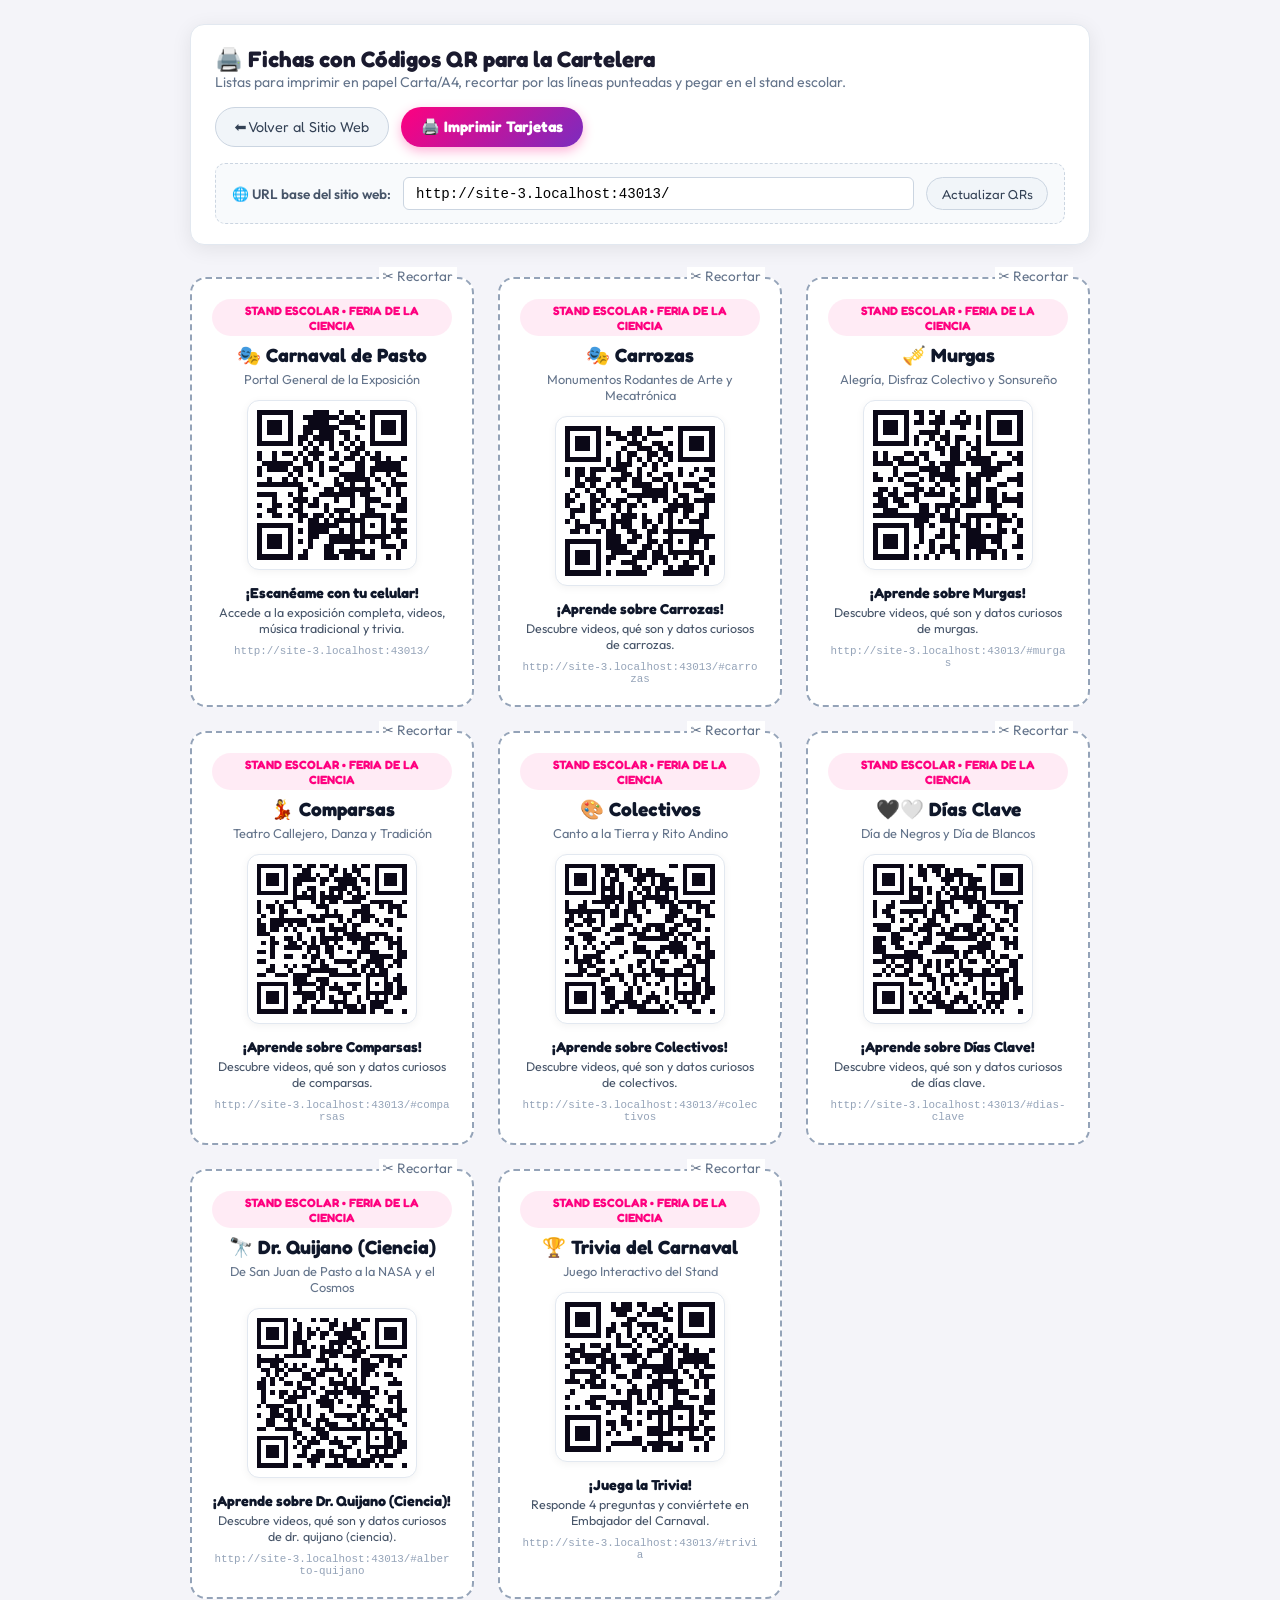
==== imprimir.html @ 10b0679b "primer commit" ====
<!DOCTYPE html>
<html lang="es">
<head>
  <meta charset="UTF-8">
  <meta name="viewport" content="width=device-width, initial-scale=1.0">
  <title>Fichas QR para Cartelera Escolar | Carnaval de Pasto</title>
  
  <link rel="icon" href="data:image/svg+xml,<svg xmlns=%22http://www.w3.org/2000/svg%22 viewBox=%220 0 100 100%22><text y=%22.9em%22 font-size=%2290%22>🖨️</text></svg>">
  <link rel="stylesheet" href="css/print.css">
</head>
<body>

  <!-- ==========================================================================
       BARRA DE CONTROL PARA CONFIGURACIÓN E IMPRESIÓN
       (Se oculta automáticamente al imprimir)
       ========================================================================== -->
  <div class="print-toolbar">
    <div class="toolbar-header">
      <div class="toolbar-title">
        <h1>🖨️ Fichas con Códigos QR para la Cartelera</h1>
        <p>Listas para imprimir en papel Carta/A4, recortar por las líneas punteadas y pegar en el stand escolar.</p>
      </div>
      <div class="toolbar-actions">
        <a href="index.html" class="btn-secondary">⬅ Volver al Sitio Web</a>
        <button id="btnPrintCards" class="btn-print">🖨️ Imprimir Tarjetas</button>
      </div>
    </div>

    <!-- Ajuste de la URL de GitHub Pages -->
    <div class="url-config-box">
      <label for="inputBaseUrl">🌐 URL base del sitio web:</label>
      <input type="text" id="inputBaseUrl" placeholder="https://tu-usuario.github.io/web_carnaval/">
      <button id="btnActualizarUrl" class="btn-secondary" style="padding: 0.45rem 0.9rem; font-size: 0.82rem;">
        Actualizar QRs
      </button>
    </div>
  </div>

  <!-- ==========================================================================
       HOJA DE TARJETAS QR RECORTABLES
       ========================================================================== -->
  <main class="sheet-container">
    <div class="cards-grid" id="cardsGrid">
      <!-- Generado dinámicamente con qrcode.min.js y carnaval-data.js -->
    </div>
  </main>

  <!-- Bibliotecas necesarias -->
  <script src="data/carnaval-data.js"></script>
  <script src="js/qrcode.min.js"></script>

  <script>
    document.addEventListener("DOMContentLoaded", () => {
      const cardsGrid = document.getElementById("cardsGrid");
      const inputBaseUrl = document.getElementById("inputBaseUrl");
      const btnActualizarUrl = document.getElementById("btnActualizarUrl");
      const btnPrintCards = document.getElementById("btnPrintCards");

      // 1. Determinar URL Base por defecto
      let defaultBaseUrl = window.location.href.split("imprimir.html")[0];
      if (defaultBaseUrl.startsWith("file://")) {
        // Ejemplo para cuando se abre directamente el archivo local
        defaultBaseUrl = "https://tu-usuario.github.io/web_carnaval/";
      }
      
      inputBaseUrl.value = defaultBaseUrl;

      // 2. Definir lista completa de tarjetas a imprimir
      function obtenerTarjetas(baseUrl) {
        // Limpiar slash final para evitar dobles barras
        const cleanBase = baseUrl.endsWith("/") ? baseUrl : baseUrl + "/";

        const lista = [
          {
            id: "general",
            titulo: "Carnaval de Pasto",
            icono: "🎭",
            subtitulo: "Portal General de la Exposición",
            url: cleanBase,
            cta: "¡Escanéame con tu celular!",
            desc: "Accede a la exposición completa, videos, música tradicional y trivia."
          }
        ];

        // Añadir cada categoría cultural
        if (typeof CARNAVAL_DATA !== "undefined" && CARNAVAL_DATA.categorias) {
          CARNAVAL_DATA.categorias.forEach((cat) => {
            lista.push({
              id: cat.id,
              titulo: cat.nombreCorto || cat.titulo,
              icono: cat.icono,
              subtitulo: cat.subtitulo,
              url: `${cleanBase}#${cat.id}`,
              cta: `¡Aprende sobre ${cat.nombreCorto}!`,
              desc: `Descubre videos, qué son y datos curiosos de ${cat.nombreCorto.toLowerCase()}.`
            });
          });
        }

        // Añadir tarjeta de la trivia
        lista.push({
          id: "trivia",
          titulo: "Trivia del Carnaval",
          icono: "🏆",
          subtitulo: "Juego Interactivo del Stand",
          url: `${cleanBase}#trivia`,
          cta: "¡Juega la Trivia!",
          desc: "Responde 4 preguntas y conviértete en Embajador del Carnaval."
        });

        return lista;
      }

      // 3. Renderizar tarjetas y sus códigos QR
      function renderizarTarjetas() {
        cardsGrid.innerHTML = "";
        const baseUrl = inputBaseUrl.value.trim() || defaultBaseUrl;
        const tarjetas = obtenerTarjetas(baseUrl);

        tarjetas.forEach((item, index) => {
          const card = document.createElement("div");
          card.className = "qr-print-card";
          
          card.innerHTML = `
            <div class="cut-icon">✂ Recortar</div>
            <div class="card-badge-carnaval">Stand Escolar • Feria de la Ciencia</div>
            <h2 class="qr-card-title">${item.icono} ${item.titulo}</h2>
            <div class="qr-card-subtitle">${item.subtitulo}</div>
            
            <div class="qr-card-canvas-box" id="qrContainer-${item.id}"></div>
            
            <div class="qr-card-cta">${item.cta}</div>
            <p class="qr-card-desc">${item.desc}</p>
            <div class="qr-card-url">${item.url}</div>
          `;

          cardsGrid.appendChild(card);

          // Generar código QR usando QRCode.js
          setTimeout(() => {
            const container = document.getElementById(`qrContainer-${item.id}`);
            if (container && typeof QRCode !== "undefined") {
              new QRCode(container, {
                text: item.url,
                width: 150,
                height: 150,
                colorDark: "#0b0817",
                colorLight: "#ffffff",
                correctLevel: QRCode.CorrectLevel.M
              });
            }
          }, 10 * index);
        });
      }

      // Eventos
      btnActualizarUrl.addEventListener("click", () => {
        renderizarTarjetas();
      });

      inputBaseUrl.addEventListener("keydown", (e) => {
        if (e.key === "Enter") {
          renderizarTarjetas();
        }
      });

      btnPrintCards.addEventListener("click", () => {
        window.print();
      });

      // Render inicial
      renderizarTarjetas();
    });
  </script>
</body>
</html>
---- css/print.css ----
/* ==========================================================================
   ESTILOS DE IMPRESIÓN Y GENERADOR DE FICHAS QR
   Optimizado para vista previa en pantalla y corte en papel Carta/A4
   ========================================================================== */

@import url('https://fonts.googleapis.com/css2?family=Outfit:wght@400;600;700;800&family=Fredoka:wght@600;700&display=swap');

:root {
  --color-carnaval-pink: #ff007f;
  --color-carnaval-yellow: #ffb703;
  --color-carnaval-blue: #00bcd4;
  --color-carnaval-purple: #7b2cbf;
  --color-carnaval-green: #4caf50;
  --font-heading: 'Fredoka', system-ui, sans-serif;
  --font-body: 'Outfit', system-ui, sans-serif;
}

*, *::before, *::after {
  box-sizing: border-box;
  margin: 0;
  padding: 0;
}

body {
  font-family: var(--font-body);
  background-color: #f4f4f9;
  color: #222;
  padding: 1.5rem;
}

/* ==========================================================================
   BARRA DE HERRAMIENTAS (PANTALLA)
   ========================================================================== */
.print-toolbar {
  max-width: 900px;
  margin: 0 auto 2rem;
  background: #ffffff;
  padding: 1.25rem 1.5rem;
  border-radius: 14px;
  box-shadow: 0 4px 20px rgba(0, 0, 0, 0.08);
  border: 1px solid #e2e8f0;
}

.toolbar-header {
  display: flex;
  justify-content: space-between;
  align-items: center;
  flex-wrap: wrap;
  gap: 1rem;
  margin-bottom: 1rem;
}

.toolbar-title h1 {
  font-family: var(--font-heading);
  font-size: 1.4rem;
  color: #1a1a2e;
}

.toolbar-title p {
  font-size: 0.88rem;
  color: #64748b;
}

.toolbar-actions {
  display: flex;
  gap: 0.75rem;
}

.btn-print {
  display: inline-flex;
  align-items: center;
  gap: 0.4rem;
  background: linear-gradient(135deg, var(--color-carnaval-pink), var(--color-carnaval-purple));
  color: #ffffff;
  font-family: var(--font-heading);
  font-size: 0.95rem;
  font-weight: 700;
  padding: 0.65rem 1.25rem;
  border-radius: 999px;
  border: none;
  cursor: pointer;
  box-shadow: 0 4px 12px rgba(255, 0, 127, 0.3);
  transition: transform 0.2s ease;
}

.btn-print:hover {
  transform: translateY(-2px);
}

.btn-secondary {
  display: inline-flex;
  align-items: center;
  gap: 0.4rem;
  background: #f1f5f9;
  color: #334155;
  font-family: var(--font-heading);
  font-size: 0.9rem;
  padding: 0.65rem 1.15rem;
  border-radius: 999px;
  border: 1px solid #cbd5e1;
  text-decoration: none;
  cursor: pointer;
}

.url-config-box {
  background: #f8fafc;
  padding: 0.85rem 1rem;
  border-radius: 10px;
  border: 1px dashed #cbd5e1;
  display: flex;
  align-items: center;
  gap: 0.75rem;
  flex-wrap: wrap;
}

.url-config-box label {
  font-size: 0.85rem;
  font-weight: 600;
  color: #475569;
}

.url-config-box input {
  flex: 1;
  min-width: 260px;
  padding: 0.45rem 0.75rem;
  border: 1px solid #cbd5e1;
  border-radius: 6px;
  font-family: monospace;
  font-size: 0.88rem;
}

/* ==========================================================================
   CONTENEDOR DE TARJETAS PARA IMPRESIÓN
   ========================================================================== */
.sheet-container {
  max-width: 900px;
  margin: 0 auto;
}

.cards-grid {
  display: grid;
  grid-template-columns: repeat(auto-fill, minmax(260px, 1fr));
  gap: 1.5rem;
}

/* Tarjeta individual recortable */
.qr-print-card {
  background: #ffffff;
  border: 2px dashed #94a3b8;
  border-radius: 16px;
  padding: 1.25rem;
  display: flex;
  flex-direction: column;
  align-items: center;
  text-align: center;
  position: relative;
  page-break-inside: avoid;
  break-inside: avoid;
}

/* Guía de tijera */
.cut-icon {
  position: absolute;
  top: -12px;
  right: 15px;
  background: #ffffff;
  padding: 0 4px;
  font-size: 0.85rem;
  color: #64748b;
}

.card-badge-carnaval {
  font-family: var(--font-heading);
  font-size: 0.75rem;
  font-weight: 700;
  text-transform: uppercase;
  color: var(--color-carnaval-pink);
  background: rgba(255, 0, 127, 0.08);
  padding: 0.2rem 0.65rem;
  border-radius: 999px;
  margin-bottom: 0.5rem;
}

.qr-card-title {
  font-family: var(--font-heading);
  font-size: 1.2rem;
  color: #0f172a;
  line-height: 1.2;
  margin-bottom: 0.25rem;
  display: flex;
  align-items: center;
  justify-content: center;
  gap: 0.4rem;
}

.qr-card-subtitle {
  font-size: 0.8rem;
  color: #64748b;
  margin-bottom: 0.85rem;
}

.qr-card-canvas-box {
  background: #ffffff;
  padding: 0.65rem;
  border: 1px solid #e2e8f0;
  border-radius: 12px;
  box-shadow: 0 2px 8px rgba(0, 0, 0, 0.05);
  margin-bottom: 0.85rem;
  width: 170px;
  height: 170px;
  display: flex;
  align-items: center;
  justify-content: center;
}

.qr-card-canvas-box img,
.qr-card-canvas-box canvas {
  width: 150px !important;
  height: 150px !important;
  display: block;
}

.qr-card-cta {
  font-family: var(--font-heading);
  font-size: 0.9rem;
  font-weight: 700;
  color: #0f172a;
  margin-bottom: 0.25rem;
}

.qr-card-desc {
  font-size: 0.78rem;
  color: #475569;
  line-height: 1.3;
}

.qr-card-url {
  font-size: 0.68rem;
  color: #94a3b8;
  margin-top: 0.5rem;
  font-family: monospace;
  word-break: break-all;
}

/* ==========================================================================
   REGLAS DE IMPRESIÓN (@media print)
   ========================================================================== */
@media print {
  body {
    background: transparent !important;
    padding: 0 !important;
    margin: 0 !important;
  }

  .print-toolbar {
    display: none !important;
  }

  .sheet-container {
    max-width: 100% !important;
    margin: 0 !important;
  }

  .cards-grid {
    grid-template-columns: repeat(2, 1fr) !important;
    gap: 1.5cm !important;
    page-break-inside: auto;
  }

  .qr-print-card {
    border: 1.5px dashed #555 !important;
    box-shadow: none !important;
    background: #fff !important;
    break-inside: avoid !important;
    page-break-inside: avoid !important;
    margin-bottom: 0.5cm;
  }

  .cut-icon {
    display: block !important;
  }

  @page {
    size: letter portrait;
    margin: 1.2cm;
  }
}
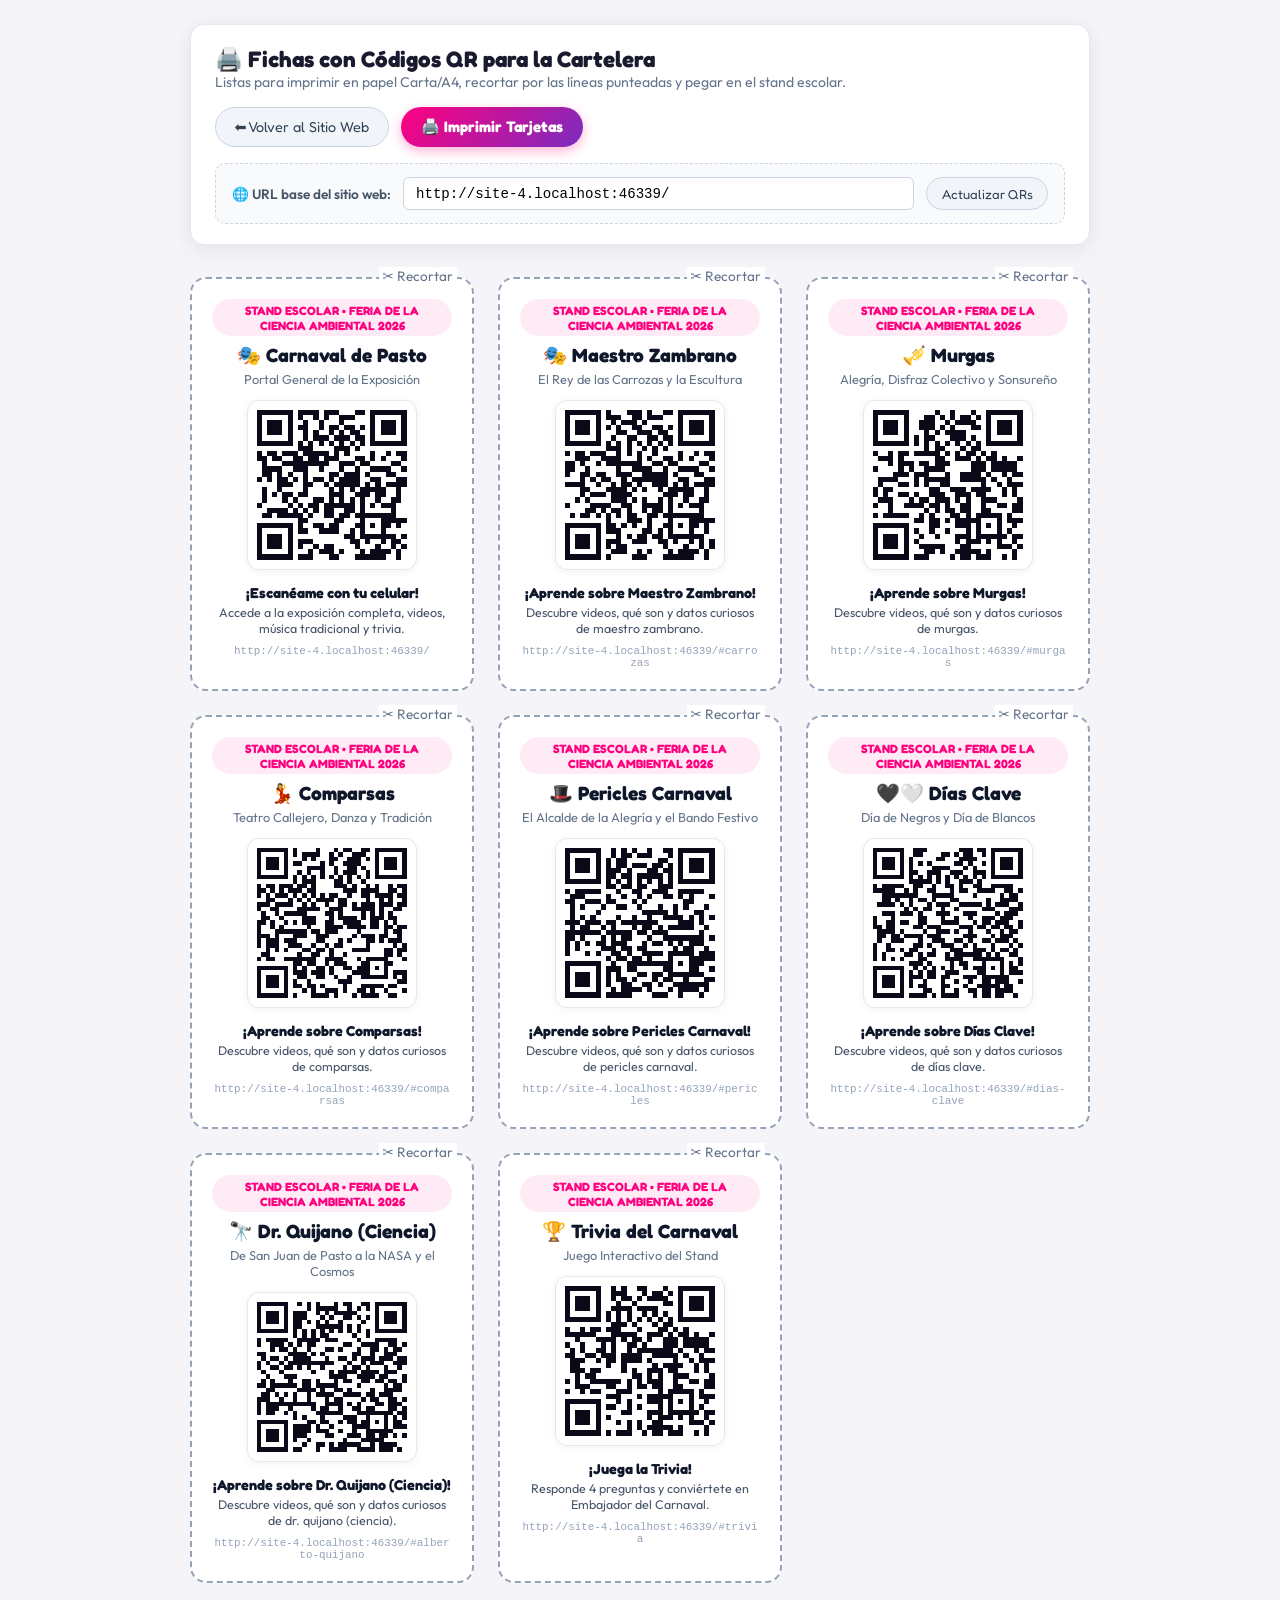
==== commit 8efc2727: "se adicionan videos pericles y maestro zambrano" ====
--- a/imprimir.html
+++ b/imprimir.html
@@ -1,13 +1,16 @@
 <!DOCTYPE html>
 <html lang="es">
+
 <head>
   <meta charset="UTF-8">
   <meta name="viewport" content="width=device-width, initial-scale=1.0">
   <title>Fichas QR para Cartelera Escolar | Carnaval de Pasto</title>
-  
-  <link rel="icon" href="data:image/svg+xml,<svg xmlns=%22http://www.w3.org/2000/svg%22 viewBox=%220 0 100 100%22><text y=%22.9em%22 font-size=%2290%22>🖨️</text></svg>">
+
+  <link rel="icon"
+    href="data:image/svg+xml,<svg xmlns=%22http://www.w3.org/2000/svg%22 viewBox=%220 0 100 100%22><text y=%22.9em%22 font-size=%2290%22>🖨️</text></svg>">
   <link rel="stylesheet" href="css/print.css">
 </head>
+
 <body>
 
   <!-- ==========================================================================
@@ -62,7 +65,7 @@
         // Ejemplo para cuando se abre directamente el archivo local
         defaultBaseUrl = "https://tu-usuario.github.io/web_carnaval/";
       }
-      
+
       inputBaseUrl.value = defaultBaseUrl;
 
       // 2. Definir lista completa de tarjetas a imprimir
@@ -120,10 +123,10 @@
         tarjetas.forEach((item, index) => {
           const card = document.createElement("div");
           card.className = "qr-print-card";
-          
+
           card.innerHTML = `
             <div class="cut-icon">✂ Recortar</div>
-            <div class="card-badge-carnaval">Stand Escolar • Feria de la Ciencia</div>
+            <div class="card-badge-carnaval">Stand Escolar • Feria de la Ciencia ambiental 2026</div>
             <h2 class="qr-card-title">${item.icono} ${item.titulo}</h2>
             <div class="qr-card-subtitle">${item.subtitulo}</div>
             
@@ -173,4 +176,5 @@
     });
   </script>
 </body>
-</html>
+
+</html>
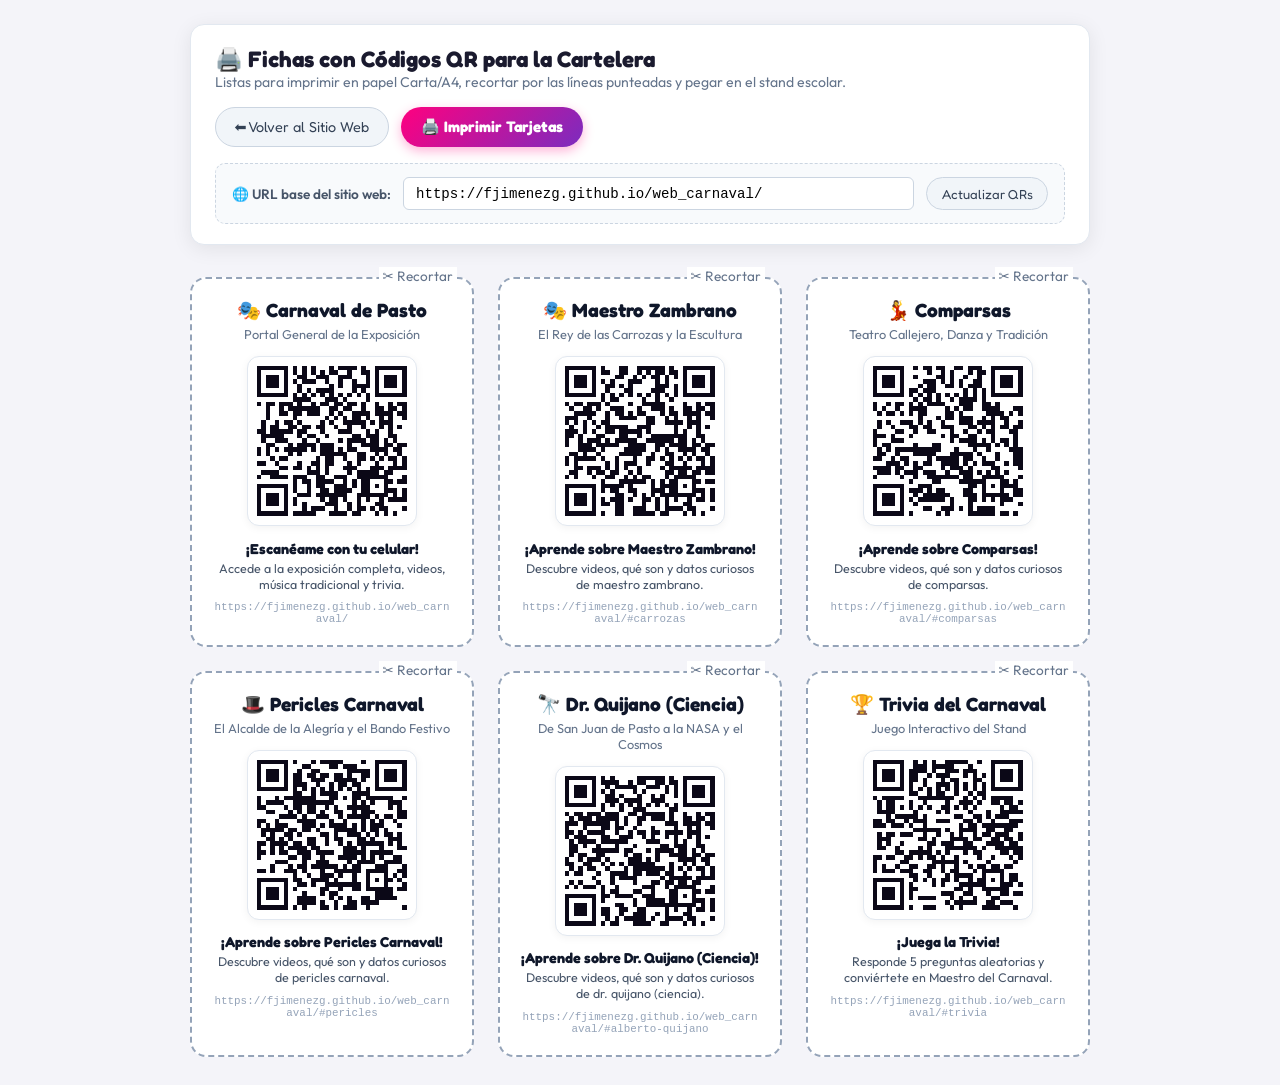
==== commit 2d52ab82: "se completan videos y audio" ====
--- a/imprimir.html
+++ b/imprimir.html
@@ -32,7 +32,8 @@
     <!-- Ajuste de la URL de GitHub Pages -->
     <div class="url-config-box">
       <label for="inputBaseUrl">🌐 URL base del sitio web:</label>
-      <input type="text" id="inputBaseUrl" placeholder="https://tu-usuario.github.io/web_carnaval/">
+      <input type="text" id="inputBaseUrl" value="https://fjimenezg.github.io/web_carnaval/"
+        placeholder="https://fjimenezg.github.io/web_carnaval/">
       <button id="btnActualizarUrl" class="btn-secondary" style="padding: 0.45rem 0.9rem; font-size: 0.82rem;">
         Actualizar QRs
       </button>
@@ -59,11 +60,15 @@
       const btnActualizarUrl = document.getElementById("btnActualizarUrl");
       const btnPrintCards = document.getElementById("btnPrintCards");
 
-      // 1. Determinar URL Base por defecto
-      let defaultBaseUrl = window.location.href.split("imprimir.html")[0];
-      if (defaultBaseUrl.startsWith("file://")) {
-        // Ejemplo para cuando se abre directamente el archivo local
-        defaultBaseUrl = "https://tu-usuario.github.io/web_carnaval/";
+      // 1. Determinar URL Base por defecto (URL real de publicación en GitHub Pages)
+      const PROD_URL = (typeof CARNAVAL_DATA !== "undefined" && CARNAVAL_DATA.standInfo && CARNAVAL_DATA.standInfo.sitioUrl)
+        ? CARNAVAL_DATA.standInfo.sitioUrl
+        : "https://fjimenezg.github.io/web_carnaval/";
+
+      let defaultBaseUrl = PROD_URL;
+      // Si ya está corriendo en el subdominio fjimenezg.github.io, usar la ubicación actual
+      if (window.location.origin.includes("fjimenezg.github.io")) {
+        defaultBaseUrl = window.location.href.split("imprimir.html")[0];
       }
 
       inputBaseUrl.value = defaultBaseUrl;
@@ -108,7 +113,7 @@
           subtitulo: "Juego Interactivo del Stand",
           url: `${cleanBase}#trivia`,
           cta: "¡Juega la Trivia!",
-          desc: "Responde 4 preguntas y conviértete en Embajador del Carnaval."
+          desc: "Responde 5 preguntas aleatorias y conviértete en Maestro del Carnaval."
         });
 
         return lista;
@@ -126,7 +131,6 @@
 
           card.innerHTML = `
             <div class="cut-icon">✂ Recortar</div>
-            <div class="card-badge-carnaval">Stand Escolar • Feria de la Ciencia ambiental 2026</div>
             <h2 class="qr-card-title">${item.icono} ${item.titulo}</h2>
             <div class="qr-card-subtitle">${item.subtitulo}</div>
             
